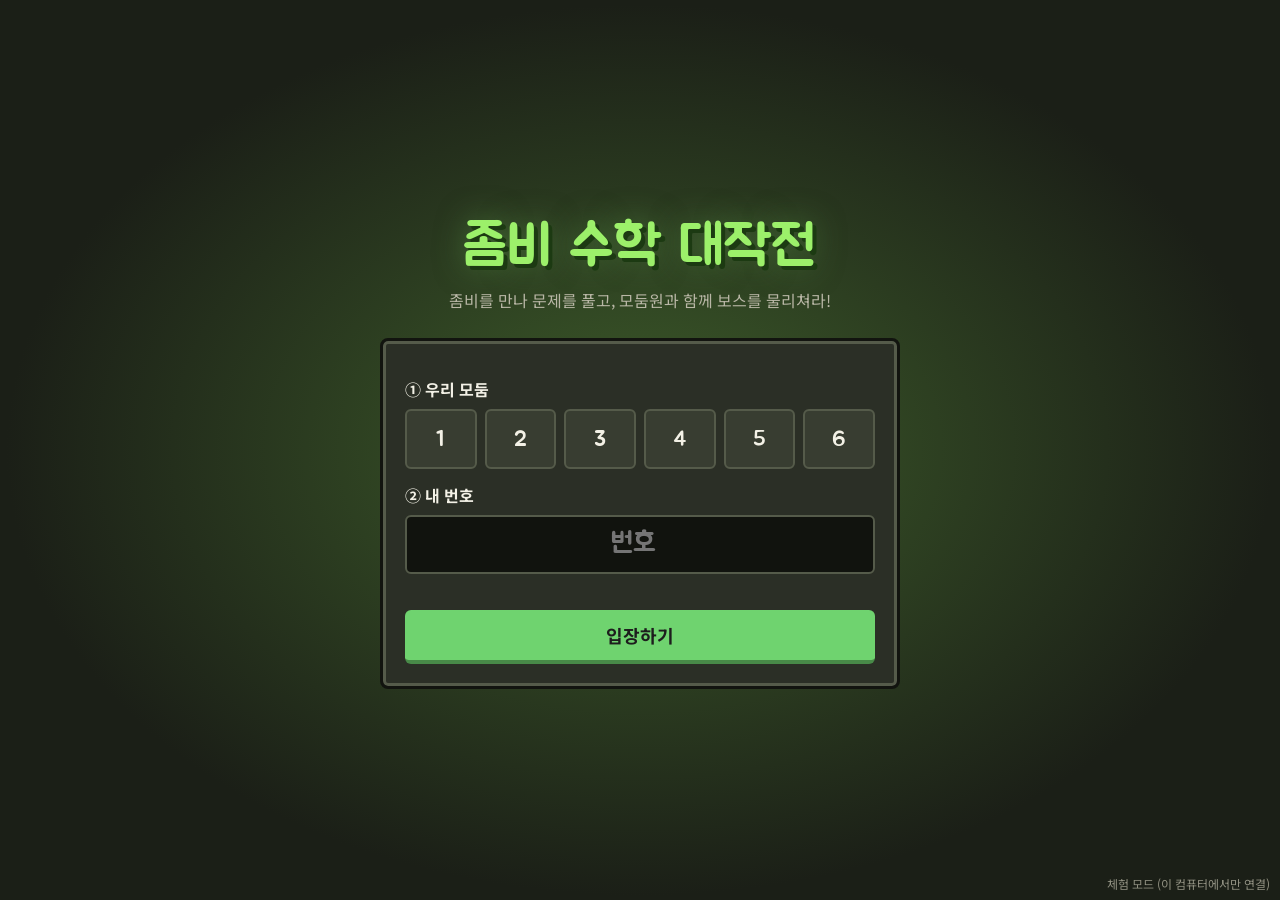
==== index.html @ c39c475c "좀비 수학 대작전 첫 버전: 학생·교사 화면, 4~6단원 문제, 보스전, 보너스 아이템, 승리 스킨 Co-Authored-By: Claude Opus 5.5 <noreply@ant" ====
<!DOCTYPE html>
<html lang="ko">
<head>
<meta charset="UTF-8">
<meta name="viewport" content="width=device-width, initial-scale=1">
<title>좀비 수학 대작전</title>
<link rel="stylesheet" href="css/style.css">
</head>
<body>

<!-- 입장 -->
<section id="join" class="screen hidden">
  <h1 class="title">좀비 수학 대작전</h1>
  <div class="subtitle">좀비를 만나 문제를 풀고, 모둠원과 함께 보스를 물리쳐라!</div>
  <div class="card join-card">
    <div class="label">① 우리 모둠</div>
    <div class="grid-btns" id="groupBtns"></div>
    <div class="label">② 내 번호</div>
    <input id="numInput" class="num-input" type="number" inputmode="numeric" placeholder="번호">
    <div class="err" id="joinErr"></div>
    <button class="btn green" id="joinBtn" style="width:100%;margin-top:6px">입장하기</button>
  </div>
</section>

<!-- 대기실 + 게임 설명 -->
<section id="lobby" class="screen hidden">
  <div class="lobby-wrap">
    <div class="lobby-head">
      <h1 class="jua" style="margin:0;font-size:34px;color:#9cf06a">좀비 수학 대작전 · 게임 설명</h1>
      <div style="display:flex;gap:8px;align-items:center;flex-wrap:wrap">
        <span class="unit-badge" id="lobbyUnit">단원</span>
        <span class="me-badge" id="lobbyMe"></span>
        <button class="btn small gray" id="leaveBtn">번호 바꾸기</button>
      </div>
    </div>

    <div class="steps">
      <div class="step"><div class="ico">🧟</div><b>1라운드</b><span>좀비 들판에서 좀비를 만나면 문제가 나와요.<br>나는 <b style="display:inline;font-size:13px">3문제</b> 맞히기!</span></div>
      <div class="step"><div class="ico">🐗</div><b>파괴수 보스전</b><span>모둠원 모두 3문제를 맞히면<br>철 칼·철 갑옷으로 함께 공격!</span></div>
      <div class="step"><div class="ico">🧟‍♂️</div><b>2라운드</b><span>다시 좀비 들판으로!<br>각자 3문제 더 맞히기</span></div>
      <div class="step"><div class="ico">🐉</div><b>드래곤 보스전</b><span>다이아몬드 칼·갑옷으로<br>모둠원과 함께 드래곤을 물리쳐요</span></div>
      <div class="step"><div class="ico">🏆</div><b>승리!</b><span>드래곤을 이기면 모둠 순위가 나오고<br>특별 스킨을 하나 골라요</span></div>
    </div>

    <div class="two">
      <div class="card">
        <h3 style="margin-top:0">📜 규칙</h3>
        <ul class="rule-list">
          <li>좀비는 피하지 말고 <b>만나야</b> 문제를 풀 수 있어요.</li>
          <li>틀리면 하트가 <b>2칸</b> 줄어요. 하트가 다 없어지면 잠깐 쉬었다가 다시 시작해요.</li>
          <li>한 사람은 라운드마다 <b>3문제까지만</b> 맞혀요. 모둠원 <b>모두</b> 3문제를 맞혀야 보스가 나타나요.</li>
          <li>3문제를 먼저 끝냈다면 <b style="color:#d6b4ff">보라색 강한 좀비</b>를 만나 <b>보너스 문제</b>에 도전! 틀려도 하트는 그대로예요.</li>
          <li>보너스 문제 3개를 맞힐 때마다 아이템 1개 (라운드마다 2개까지)</li>
        </ul>
        <h3>🎮 조작</h3>
        <ul class="rule-list">
          <li>움직이기: <b>방향키</b> 또는 <b>W A S D</b>, 화면을 <b>클릭</b>해도 그쪽으로 걸어가요</li>
          <li>보스전 공격: <b>스페이스바</b> 또는 [공격] 버튼 · 피하기: <b>↓ / S</b> 또는 [피하기] 버튼</li>
          <li>아이템 쓰기: 숫자키 <b>1~4</b> 또는 아이템 칸 클릭</li>
        </ul>
      </div>
      <div class="card">
        <h3 style="margin-top:0">🎁 보너스 아이템 (보스전에서 사용)</h3>
        <table class="items-table">
          <tr><td>🛡️</td><td><b>방패</b> (1라운드)</td><td>15초 동안 보스 공격을 모두 막아요</td></tr>
          <tr><td>🍎</td><td><b>황금 사과</b> (1라운드)</td><td>하트를 모두 채워요</td></tr>
          <tr><td>🏹</td><td><b>활과 화살</b> (2라운드)</td><td>화살 8발을 쏘아 큰 피해를 줘요</td></tr>
          <tr><td>🧪</td><td><b>힘의 물약</b> (2라운드)</td><td>15초 동안 공격력이 2배!</td></tr>
        </table>
        <p class="goal" style="margin-top:12px">⚠ 보스가 빨갛게 번쩍이면 곧 공격해요. 그때 <b>피하기</b>를 누르면 피할 수 있어요!</p>
        <div style="text-align:center;margin-top:8px"><canvas id="lobbyChar" width="120" height="130"></canvas></div>
      </div>
    </div>

    <div class="card wait-box">
      <div class="jua" style="font-size:24px">선생님이 시작하기를 기다리는 중<span class="dots"></span></div>
      <div class="goal">우리 모둠에 들어온 친구</div>
      <div class="mates" id="lobbyMates"></div>
    </div>
  </div>
</section>

<!-- 게임 -->
<section id="play" class="screen hidden">
  <div class="play-wrap">
    <div class="stage">
      <canvas id="cv" width="960" height="540"></canvas>
      <div class="banner hidden" id="banner"></div>
      <div class="big-msg hidden" id="bigMsg"><h2 id="bigTitle"></h2><p id="bigSub"></p></div>
      <div class="boss-ctrl hidden" id="bossCtrl">
        <button class="btn blue" id="dodgeBtn">⬇ 피하기</button>
        <button class="btn red atk-wrap" id="atkBtn">⚔ 공격<span class="cool" id="coolBar"></span></button>
      </div>
    </div>
    <div class="side">
      <div class="card">
        <div class="phase-title" id="phaseTitle"></div>
        <div class="goal" id="goalText"></div>
        <div class="prog" id="progMain"><i></i></div>
        <div class="goal" id="bonusText"></div>
        <div class="prog bonus" id="progBonus"><i></i></div>
      </div>
      <div class="card">
        <h3>🎒 아이템</h3>
        <div class="inv" id="inv"></div>
        <div class="goal" id="invHint">보스전에서 숫자키 1~4로 사용</div>
      </div>
      <div class="card">
        <h3 id="mateTitle">👥 우리 모둠</h3>
        <div id="mateList"></div>
      </div>
    </div>
  </div>
</section>

<!-- 결과 -->
<section id="done" class="screen hidden">
  <div class="done-wrap">
    <h1 class="title" style="font-size:46px">🐉 드래곤을 물리쳤다!</h1>
    <div class="rank-pop" id="myRank"></div>
    <div class="card" style="margin-top:10px">
      <h3 style="margin-top:0">🏆 모둠 순위</h3>
      <table class="rank-table" id="rankTable"></table>
    </div>
    <div class="card" style="margin-top:14px">
      <h3 style="margin-top:0">🎁 승리 보상: 스킨을 하나 고르세요!</h3>
      <div class="goal">고른 스킨은 다음 게임에서 내 캐릭터 모습이 돼요. (모두 이 게임을 위해 새로 만든 디자인이에요)</div>
      <div class="skins" id="skins"></div>
      <div class="goal" id="skinMsg" style="margin-top:10px"></div>
    </div>
  </div>
</section>

<!-- 문제 창 -->
<div class="modal hidden" id="modal">
  <div class="qbox" id="qbox">
    <span class="qtag" id="qtag">문제</span>
    <div class="qsvg" id="qsvg"></div>
    <div class="qtext" id="qtext"></div>
    <div class="qrow" id="qnum"><input id="qinput" type="text" inputmode="decimal" autocomplete="off" placeholder="답"><button class="btn green" id="qsubmit">확인</button></div>
    <div class="choices hidden" id="qchoices"></div>
    <div class="feedback" id="qfb"></div>
    <div class="hint" id="qhint">답을 쓰고 Enter</div>
  </div>
</div>

<div class="mode-tag" id="modeTag"></div>
<script type="module" src="js/student.js"></script>
</body>
</html>
---- css/style.css ----
@import url('https://fonts.googleapis.com/css2?family=Jua&family=Noto+Sans+KR:wght@400;700;900&display=swap');
:root {
  --bg: #1b1f17; --panel: #2b2f26; --panel2: #383d31; --line: #555b4a; --text: #f3f1e6; --muted: #b9b7a6;
  --grass: #5b9a3c; --gold: #f4c542; --red: #e8443c; --blue: #4aa3ff; --ok: #5fd35f; --purple: #a46bff;
}
* { box-sizing: border-box; }
html, body { margin: 0; height: 100%; }
body { background: var(--bg); color: var(--text); font-family: 'Noto Sans KR', sans-serif; }
h1, h2, h3, .jua { font-family: 'Jua', 'Noto Sans KR', sans-serif; font-weight: 400; letter-spacing: .5px; }
button { font-family: inherit; cursor: pointer; }
.hidden { display: none !important; }

.btn { border: 0; border-bottom: 4px solid rgba(0,0,0,.35); border-radius: 6px; padding: 12px 22px; font-size: 18px; font-weight: 700; color: #1d1d1d; background: var(--gold); }
.btn:active { transform: translateY(2px); border-bottom-width: 2px; }
.btn.green { background: #6fd36f; } .btn.red { background: #ff6f66; color: #fff; } .btn.blue { background: #6db7ff; } .btn.gray { background: #8b8f84; color: #fff; }
.btn.small { padding: 6px 12px; font-size: 14px; border-bottom-width: 3px; }
.btn:disabled { opacity: .45; cursor: default; }

.screen { min-height: 100vh; display: flex; flex-direction: column; align-items: center; }
.card { background: var(--panel); border: 3px solid #12140f; box-shadow: inset 0 0 0 3px var(--line); border-radius: 8px; padding: 22px; }

/* 입장 */
#join { justify-content: center; padding: 20px; background: radial-gradient(ellipse at center, #3d5c2a 0%, #1b1f17 70%); }
.title { font-family: 'Jua'; font-size: 56px; color: #9cf06a; text-shadow: 4px 4px 0 #1c3a12, 0 0 30px #5f9e4d88; margin: 0 0 6px; text-align: center; }
.subtitle { color: var(--muted); margin-bottom: 26px; text-align: center; }
.join-card { width: min(520px, 100%); }
.label { font-weight: 700; margin: 14px 0 8px; }
.grid-btns { display: grid; grid-template-columns: repeat(6, 1fr); gap: 8px; }
.grid-btns button { padding: 14px 0; font-size: 22px; font-family: 'Jua'; background: var(--panel2); color: var(--text); border: 2px solid var(--line); border-radius: 6px; }
.grid-btns button.on { background: var(--gold); color: #222; border-color: #fff; }
.num-input { width: 100%; font-size: 28px; padding: 10px 14px; border-radius: 6px; border: 2px solid var(--line); background: #11130e; color: var(--text); text-align: center; font-family: 'Jua'; }
.err { color: #ff8a80; min-height: 22px; margin-top: 8px; font-weight: 700; }
.mode-tag { position: fixed; right: 10px; bottom: 8px; font-size: 12px; color: var(--muted); opacity: .75; }

/* 대기실 */
#lobby { padding: 24px 16px 40px; }
.lobby-wrap { width: min(980px, 100%); }
.lobby-head { display: flex; justify-content: space-between; align-items: center; gap: 12px; flex-wrap: wrap; margin-bottom: 16px; }
.me-badge { background: var(--panel2); border: 2px solid var(--line); border-radius: 30px; padding: 8px 16px; font-weight: 700; }
.unit-badge { background: #3c5a2a; color: #d9ffc4; padding: 8px 16px; border-radius: 30px; font-weight: 700; }
.steps { display: grid; grid-template-columns: repeat(5, 1fr); gap: 10px; margin: 14px 0 18px; }
.step { background: var(--panel2); border-radius: 8px; padding: 14px 10px; text-align: center; border: 2px solid var(--line); }
.step .ico { font-size: 34px; } .step b { display: block; font-family: 'Jua'; font-size: 19px; margin: 6px 0 4px; } .step span { font-size: 13px; color: var(--muted); line-height: 1.45; display: block; }
.two { display: grid; grid-template-columns: 1fr 1fr; gap: 14px; }
.rule-list { margin: 0; padding-left: 20px; line-height: 1.8; }
.items-table { width: 100%; border-collapse: collapse; } .items-table td { padding: 6px 4px; border-bottom: 1px solid var(--line); font-size: 14px; } .items-table td:first-child { font-size: 22px; width: 36px; }
.wait-box { text-align: center; margin-top: 16px; padding: 18px; }
.dots::after { content: ''; animation: dots 1.4s infinite; } @keyframes dots { 0% { content: ''; } 33% { content: '.'; } 66% { content: '..'; } 100% { content: '...'; } }
.mates { display: flex; flex-wrap: wrap; gap: 6px; justify-content: center; margin-top: 10px; }
.mate { background: #445238; border-radius: 20px; padding: 4px 12px; font-weight: 700; }
.mate.me { background: var(--gold); color: #222; }
.mate.done { background: #2f6b2f; } .mate.off { opacity: .45; }

/* 게임 */
#play { padding: 8px; }
.play-wrap { width: min(1200px, 100%); display: grid; grid-template-columns: 1fr 230px; gap: 10px; }
.stage { position: relative; background: #000; border: 4px solid #12140f; border-radius: 6px; overflow: hidden; }
#cv { display: block; width: 100%; height: auto; image-rendering: pixelated; touch-action: none; }
.side { display: flex; flex-direction: column; gap: 10px; }
.side .card { padding: 12px; }
.side h3 { margin: 0 0 8px; font-size: 18px; }
.phase-title { font-family: 'Jua'; font-size: 22px; color: #b6ff8f; }
.goal { font-size: 14px; color: var(--muted); margin-top: 4px; line-height: 1.5; }
.prog { height: 14px; background: #11130e; border-radius: 7px; overflow: hidden; margin-top: 6px; } .prog > i { display: block; height: 100%; background: linear-gradient(90deg, #6fd36f, #b6ff8f); transition: width .3s; }
.prog.bonus > i { background: linear-gradient(90deg, #a46bff, #e3b4ff); }
.inv { display: grid; grid-template-columns: repeat(4, 1fr); gap: 6px; }
.slot { aspect-ratio: 1; background: #8b8b8b; border: 3px solid; border-color: #373737 #fff #fff #373737; display: flex; align-items: center; justify-content: center; font-size: 26px; position: relative; padding: 0; }
.slot.empty { filter: grayscale(1) opacity(.35); }
.slot .cnt { position: absolute; right: 2px; bottom: 0; font-size: 13px; font-weight: 900; color: #fff; text-shadow: 1px 1px 0 #000; }
button.slot:not(.empty):hover { outline: 3px solid var(--gold); }
.mate-row { display: flex; justify-content: space-between; align-items: center; padding: 4px 0; font-size: 14px; border-bottom: 1px dashed var(--line); }
.mate-row .chk { font-weight: 900; }
.banner { position: absolute; left: 50%; top: 12px; transform: translateX(-50%); background: rgba(0,0,0,.68); padding: 8px 16px; border-radius: 6px; font-weight: 700; font-size: 15px; text-align: center; max-width: 90%; pointer-events: none; }
.big-msg { position: absolute; inset: 0; display: flex; flex-direction: column; align-items: center; justify-content: center; background: rgba(0,0,0,.6); text-align: center; pointer-events: none; }
.big-msg h2 { font-size: 52px; margin: 0; color: var(--gold); text-shadow: 4px 4px 0 #000; }
.big-msg p { font-size: 20px; font-weight: 700; }
.boss-ctrl { position: absolute; left: 0; right: 0; bottom: 10px; display: flex; justify-content: center; gap: 12px; }
.boss-ctrl .btn { font-size: 22px; padding: 14px 30px; }
.cool { position: absolute; left: 0; bottom: 0; height: 4px; background: #fff; }
.atk-wrap { position: relative; overflow: hidden; }

/* 문제 창 */
.modal { position: fixed; inset: 0; background: rgba(0,0,0,.6); display: flex; align-items: center; justify-content: center; z-index: 50; padding: 14px; }
.qbox { width: min(560px, 100%); background: #c6c6c6; color: #222; border: 4px solid; border-color: #fff #555 #555 #fff; border-radius: 4px; padding: 20px; box-shadow: 0 10px 0 rgba(0,0,0,.4); }
.qbox.bonus { background: #d9c6f2; }
.qtag { display: inline-block; font-weight: 900; font-size: 14px; padding: 3px 10px; border-radius: 4px; background: #3f7334; color: #fff; }
.qbox.bonus .qtag { background: #6b3fb0; }
.qtext { font-size: 26px; font-weight: 900; margin: 14px 0; white-space: pre-line; line-height: 1.45; }
.qsvg { text-align: center; margin-bottom: 8px; }
.qrow { display: flex; gap: 8px; }
.qrow input { flex: 1; font-size: 28px; padding: 10px; border: 3px solid #555; border-radius: 4px; text-align: center; font-weight: 900; }
.choices { display: grid; grid-template-columns: repeat(auto-fit, minmax(110px, 1fr)); gap: 8px; }
.choices button { font-size: 20px; font-weight: 900; padding: 14px 6px; border: 3px solid; border-color: #fff #555 #555 #fff; background: #e8e8e8; border-radius: 3px; }
.choices button:hover { background: #fff6c8; }
.feedback { margin-top: 12px; font-size: 22px; font-weight: 900; min-height: 30px; text-align: center; }
.feedback.ok { color: #1c7a1c; } .feedback.no { color: #c0261e; }
.hint { font-size: 13px; color: #555; margin-top: 8px; }

/* 결과 */
#done { padding: 26px 14px 40px; background: radial-gradient(ellipse at top, #4a3a6a 0%, #1b1f17 70%); }
.done-wrap { width: min(980px, 100%); text-align: center; }
.rank-table { width: 100%; border-collapse: collapse; margin-top: 8px; font-size: 18px; }
.rank-table th, .rank-table td { padding: 10px; border-bottom: 1px solid var(--line); }
.rank-table tr.mine { background: #5a4a1a; }
.skins { display: grid; grid-template-columns: repeat(5, 1fr); gap: 10px; margin-top: 10px; }
.skin { background: var(--panel2); border: 3px solid var(--line); border-radius: 8px; padding: 6px 4px 10px; color: var(--text); }
.skin.on { border-color: var(--gold); box-shadow: 0 0 0 3px #f4c54266; }
.skin canvas { width: 100%; height: auto; }
.skin b { display: block; font-size: 14px; } .skin span { font-size: 11px; color: var(--muted); }
.rank-pop { font-family: 'Jua'; font-size: 64px; color: var(--gold); text-shadow: 4px 4px 0 #000; margin: 6px 0; }

@media (max-width: 860px) {
  .play-wrap { grid-template-columns: 1fr; }
  .steps { grid-template-columns: repeat(2, 1fr); }
  .two { grid-template-columns: 1fr; }
  .skins { grid-template-columns: repeat(3, 1fr); }
}
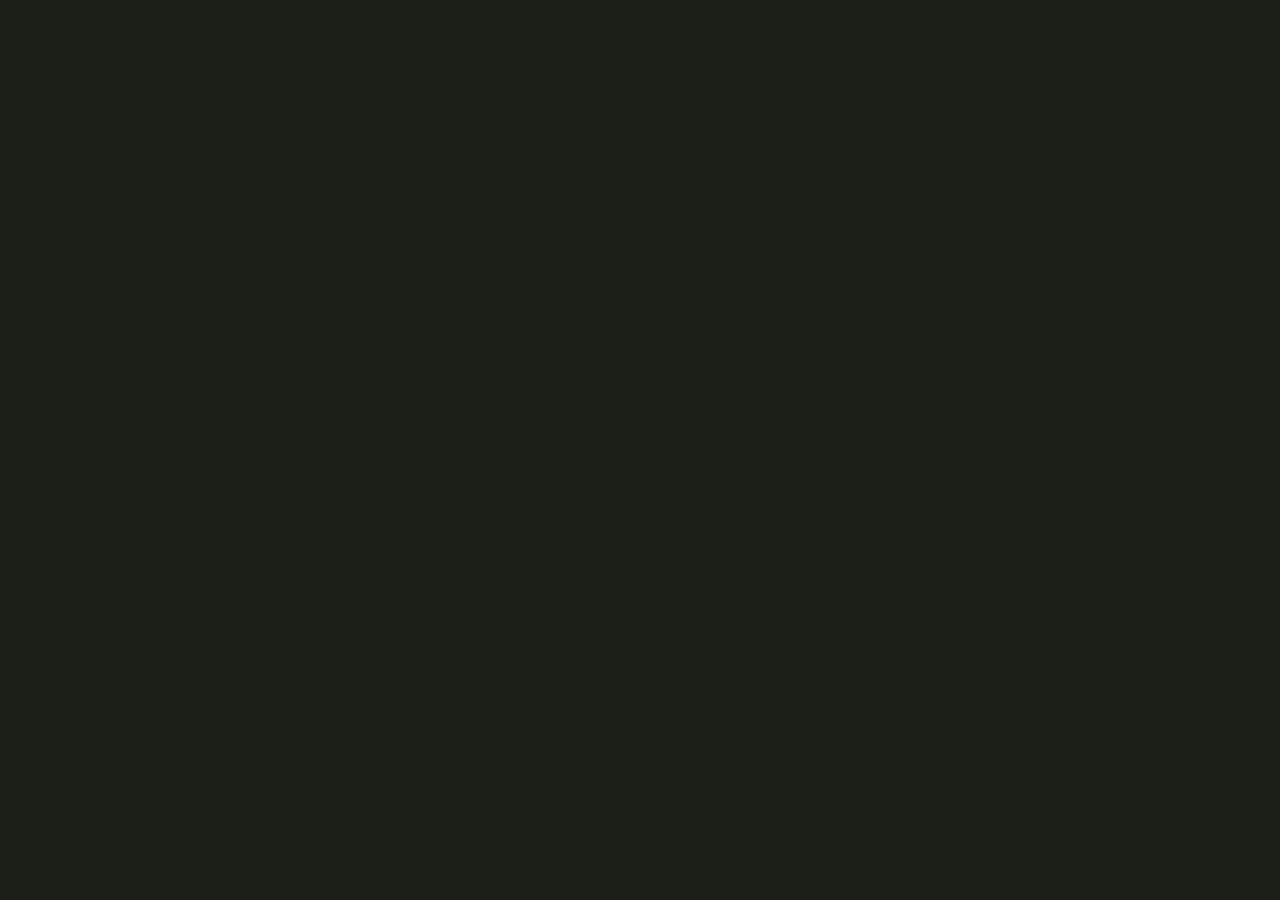
==== commit a1a94d53: "3D 블록 화면으로 변경: 좀비·슬라임·버섯·황금 슬라임, 파스텔 들판, 터치 조이스틱, 팡! 효과·콤보, 3D 대기실 Co-Authored-By: Claude Opus 5.5 <" ====
--- a/index.html
+++ b/index.html
@@ -35,7 +35,7 @@
     </div>
 
     <div class="steps">
-      <div class="step"><div class="ico">🧟</div><b>1라운드</b><span>좀비 들판에서 좀비를 만나면 문제가 나와요.<br>나는 <b style="display:inline;font-size:13px">3문제</b> 맞히기!</span></div>
+      <div class="step"><div class="ico">🧟</div><b>1라운드</b><span>들판에서 좀비·슬라임·버섯 몬스터를 만나면 문제가 나와요.<br>나는 <b style="display:inline;font-size:13px">3문제</b> 맞히기!</span></div>
       <div class="step"><div class="ico">🐗</div><b>파괴수 보스전</b><span>모둠원 모두 3문제를 맞히면<br>철 칼·철 갑옷으로 함께 공격!</span></div>
       <div class="step"><div class="ico">🧟‍♂️</div><b>2라운드</b><span>다시 좀비 들판으로!<br>각자 3문제 더 맞히기</span></div>
       <div class="step"><div class="ico">🐉</div><b>드래곤 보스전</b><span>다이아몬드 칼·갑옷으로<br>모둠원과 함께 드래곤을 물리쳐요</span></div>
@@ -46,15 +46,15 @@
       <div class="card">
         <h3 style="margin-top:0">📜 규칙</h3>
         <ul class="rule-list">
-          <li>좀비는 피하지 말고 <b>만나야</b> 문제를 풀 수 있어요.</li>
+          <li>몬스터는 피하지 말고 <b>만나야</b> 문제를 풀 수 있어요. 맞히면 <b>팡!</b> 하고 터지고, 연속으로 맞히면 콤보!</li>
           <li>틀리면 하트가 <b>2칸</b> 줄어요. 하트가 다 없어지면 잠깐 쉬었다가 다시 시작해요.</li>
           <li>한 사람은 라운드마다 <b>3문제까지만</b> 맞혀요. 모둠원 <b>모두</b> 3문제를 맞혀야 보스가 나타나요.</li>
-          <li>3문제를 먼저 끝냈다면 <b style="color:#d6b4ff">보라색 강한 좀비</b>를 만나 <b>보너스 문제</b>에 도전! 틀려도 하트는 그대로예요.</li>
+          <li>3문제를 먼저 끝냈다면 <b style="color:#ffd34d">반짝이는 황금 슬라임</b>을 만나 <b>보너스 문제</b>에 도전! 틀려도 하트는 그대로예요.</li>
           <li>보너스 문제 3개를 맞힐 때마다 아이템 1개 (라운드마다 2개까지)</li>
         </ul>
         <h3>🎮 조작</h3>
         <ul class="rule-list">
-          <li>움직이기: <b>방향키</b> 또는 <b>W A S D</b>, 화면을 <b>클릭</b>해도 그쪽으로 걸어가요</li>
+          <li>움직이기: <b>방향키</b> 또는 <b>W A S D</b>, 화면을 <b>클릭</b>하거나 왼쪽 아래 <b>조이스틱</b>을 끌어도 돼요</li>
           <li>보스전 공격: <b>스페이스바</b> 또는 [공격] 버튼 · 피하기: <b>↓ / S</b> 또는 [피하기] 버튼</li>
           <li>아이템 쓰기: 숫자키 <b>1~4</b> 또는 아이템 칸 클릭</li>
         </ul>
@@ -68,13 +68,13 @@
           <tr><td>🧪</td><td><b>힘의 물약</b> (2라운드)</td><td>15초 동안 공격력이 2배!</td></tr>
         </table>
         <p class="goal" style="margin-top:12px">⚠ 보스가 빨갛게 번쩍이면 곧 공격해요. 그때 <b>피하기</b>를 누르면 피할 수 있어요!</p>
-        <div style="text-align:center;margin-top:8px"><canvas id="lobbyChar" width="120" height="130"></canvas></div>
       </div>
     </div>
 
     <div class="card wait-box">
       <div class="jua" style="font-size:24px">선생님이 시작하기를 기다리는 중<span class="dots"></span></div>
-      <div class="goal">우리 모둠에 들어온 친구</div>
+      <canvas id="lobby3d" width="720" height="250"></canvas>
+      <div class="goal">우리 모둠에 들어온 친구 (가운데 앞이 나)</div>
       <div class="mates" id="lobbyMates"></div>
     </div>
   </div>
@@ -84,8 +84,10 @@
 <section id="play" class="screen hidden">
   <div class="play-wrap">
     <div class="stage">
+      <canvas id="gl" width="960" height="540"></canvas>
       <canvas id="cv" width="960" height="540"></canvas>
       <div class="banner hidden" id="banner"></div>
+      <div class="joy hidden" id="joy"><div class="knob" id="joyKnob"></div></div>
       <div class="big-msg hidden" id="bigMsg"><h2 id="bigTitle"></h2><p id="bigSub"></p></div>
       <div class="boss-ctrl hidden" id="bossCtrl">
         <button class="btn blue" id="dodgeBtn">⬇ 피하기</button>
--- a/css/style.css
+++ b/css/style.css
@@ -55,7 +55,8 @@
 #play { padding: 8px; }
 .play-wrap { width: min(1200px, 100%); display: grid; grid-template-columns: 1fr 230px; gap: 10px; }
 .stage { position: relative; background: #000; border: 4px solid #12140f; border-radius: 6px; overflow: hidden; }
-#cv { display: block; width: 100%; height: auto; image-rendering: pixelated; touch-action: none; }
+#gl { display: block; width: 100%; height: auto; aspect-ratio: 16 / 9; image-rendering: pixelated; }
+#cv { position: absolute; left: 0; top: 0; width: 100%; height: 100%; touch-action: none; }
 .side { display: flex; flex-direction: column; gap: 10px; }
 .side .card { padding: 12px; }
 .side h3 { margin: 0 0 8px; font-size: 18px; }
@@ -115,3 +116,7 @@
   .two { grid-template-columns: 1fr; }
   .skins { grid-template-columns: repeat(3, 1fr); }
 }
+
+#lobby3d { width: 100%; max-width: 720px; height: auto; border-radius: 8px; border: 3px solid #12140f; margin: 10px auto 4px; display: block; }
+.joy { position: absolute; left: 18px; bottom: 18px; width: 120px; height: 120px; border-radius: 50%; background: rgba(255,255,255,.18); border: 3px solid rgba(255,255,255,.45); touch-action: none; z-index: 5; }
+.joy .knob { position: absolute; left: 50%; top: 50%; width: 50px; height: 50px; margin: -25px 0 0 -25px; border-radius: 50%; background: rgba(255,255,255,.75); box-shadow: 0 3px 0 rgba(0,0,0,.3); pointer-events: none; }
